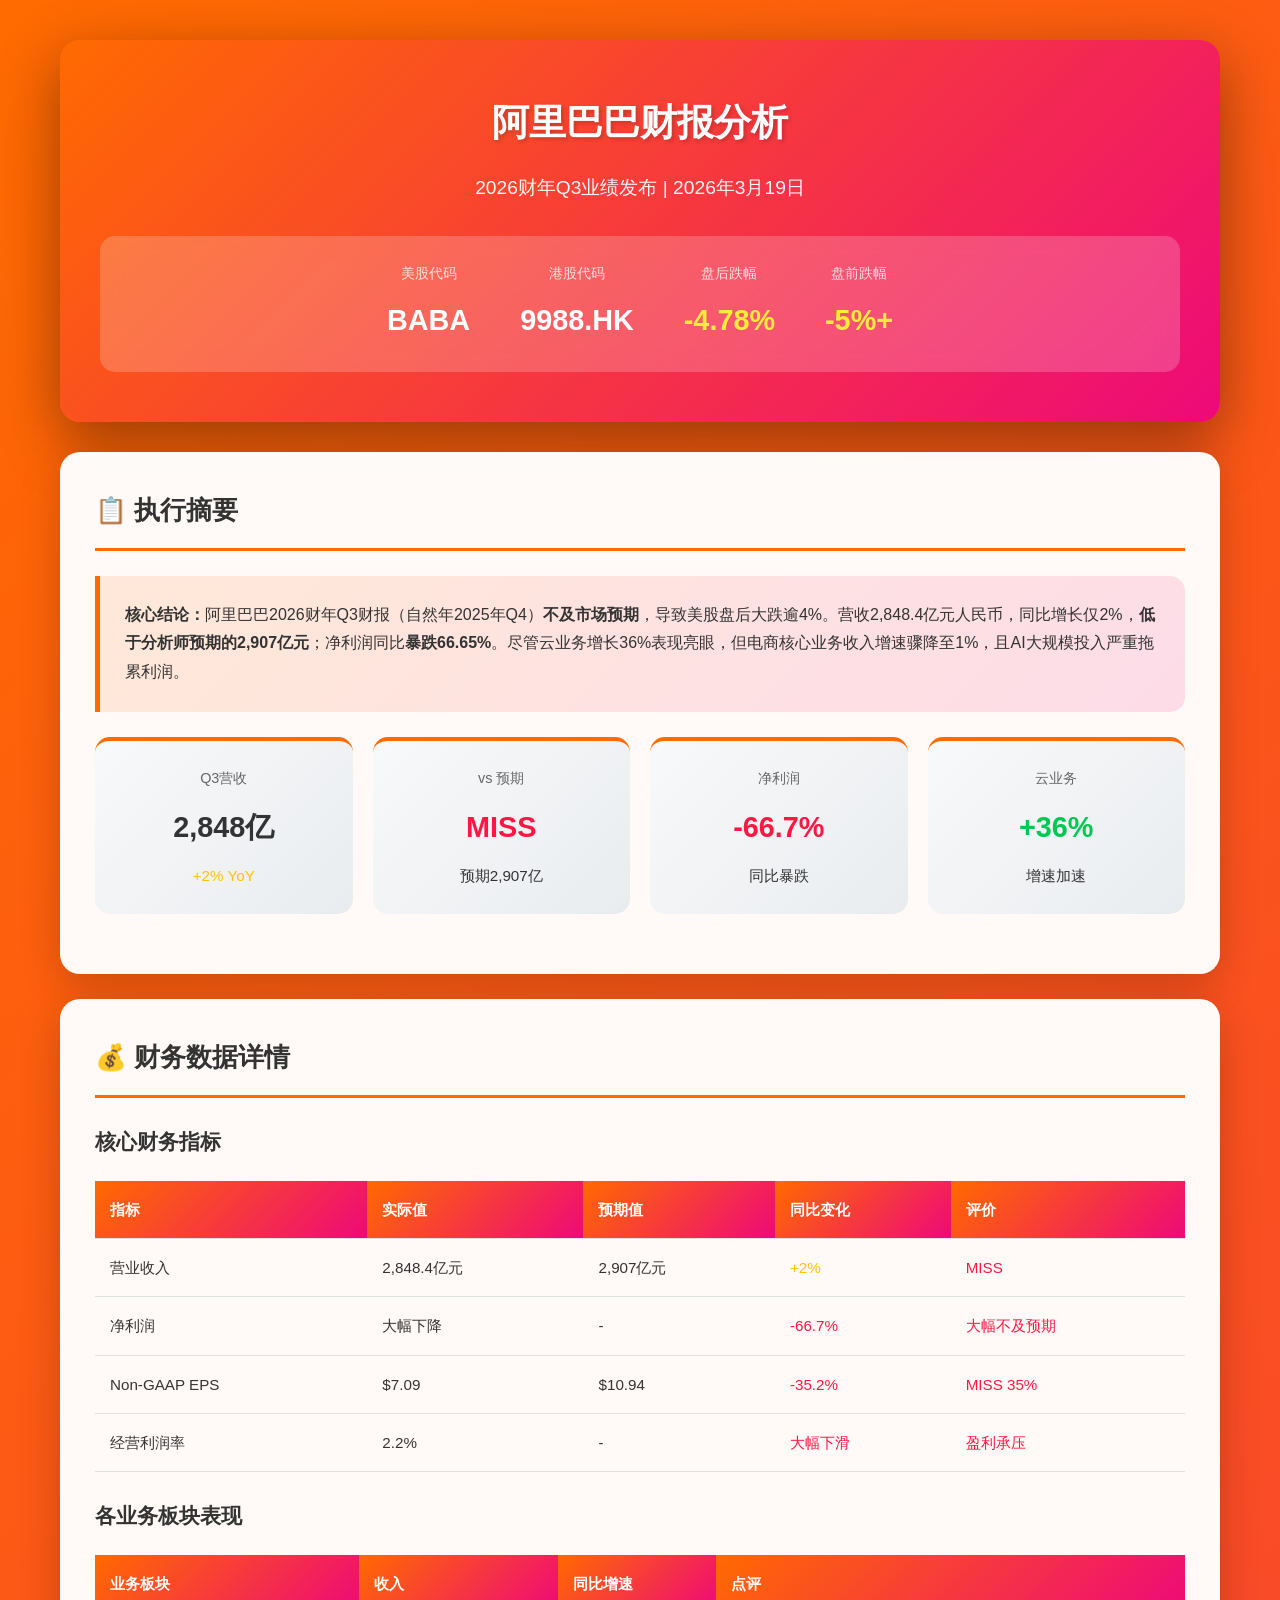
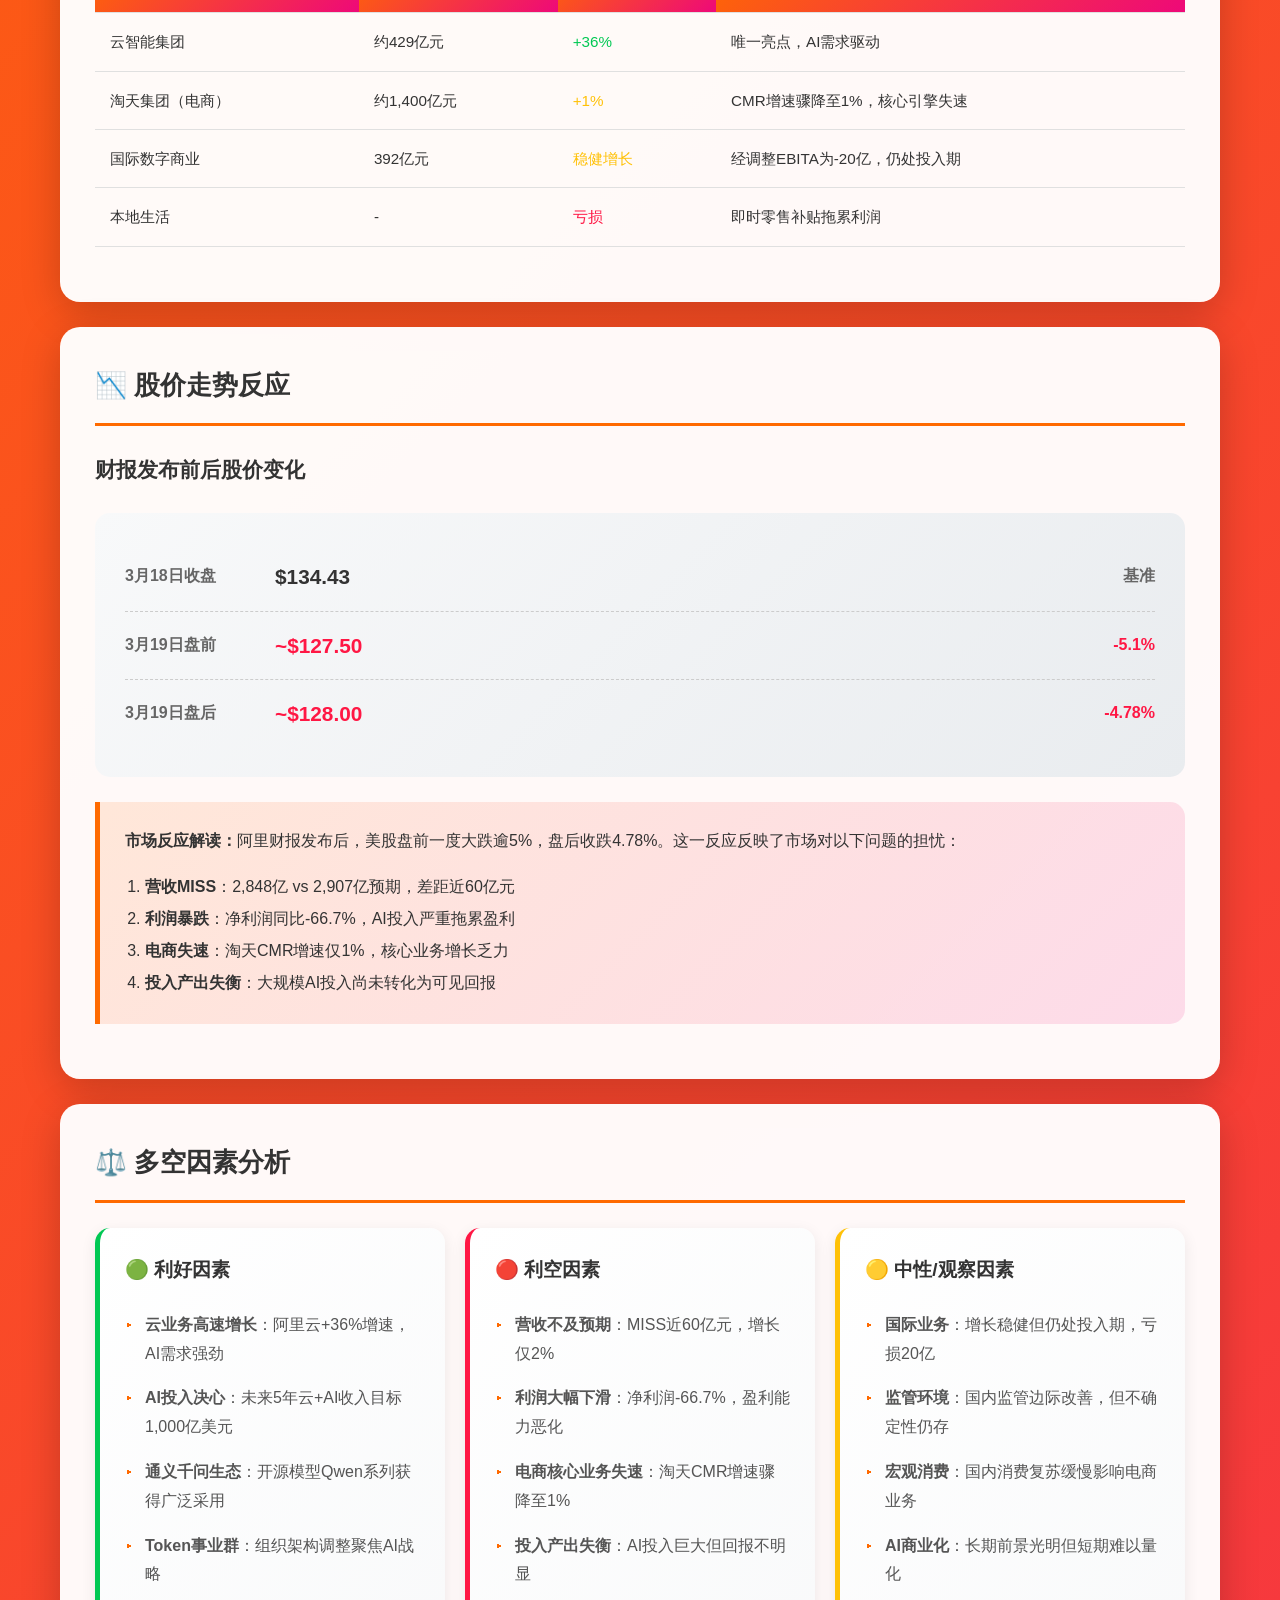
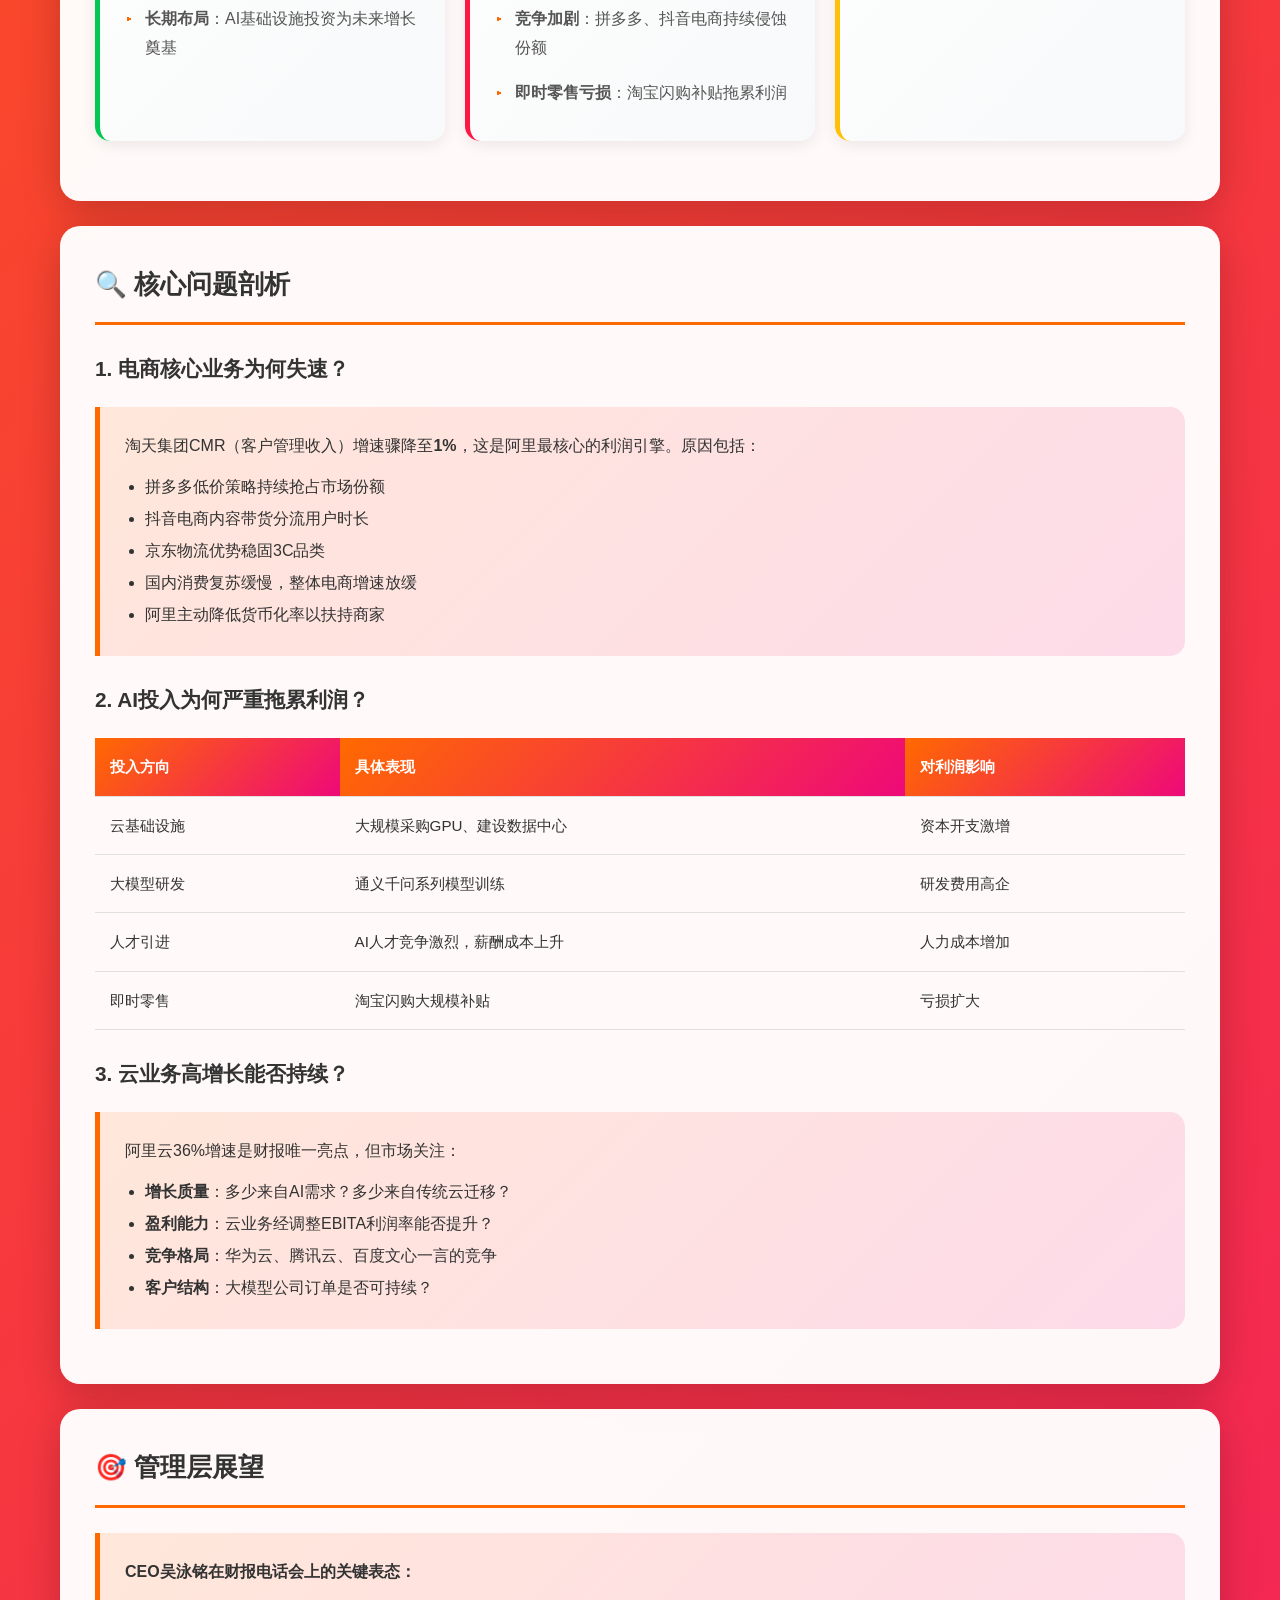
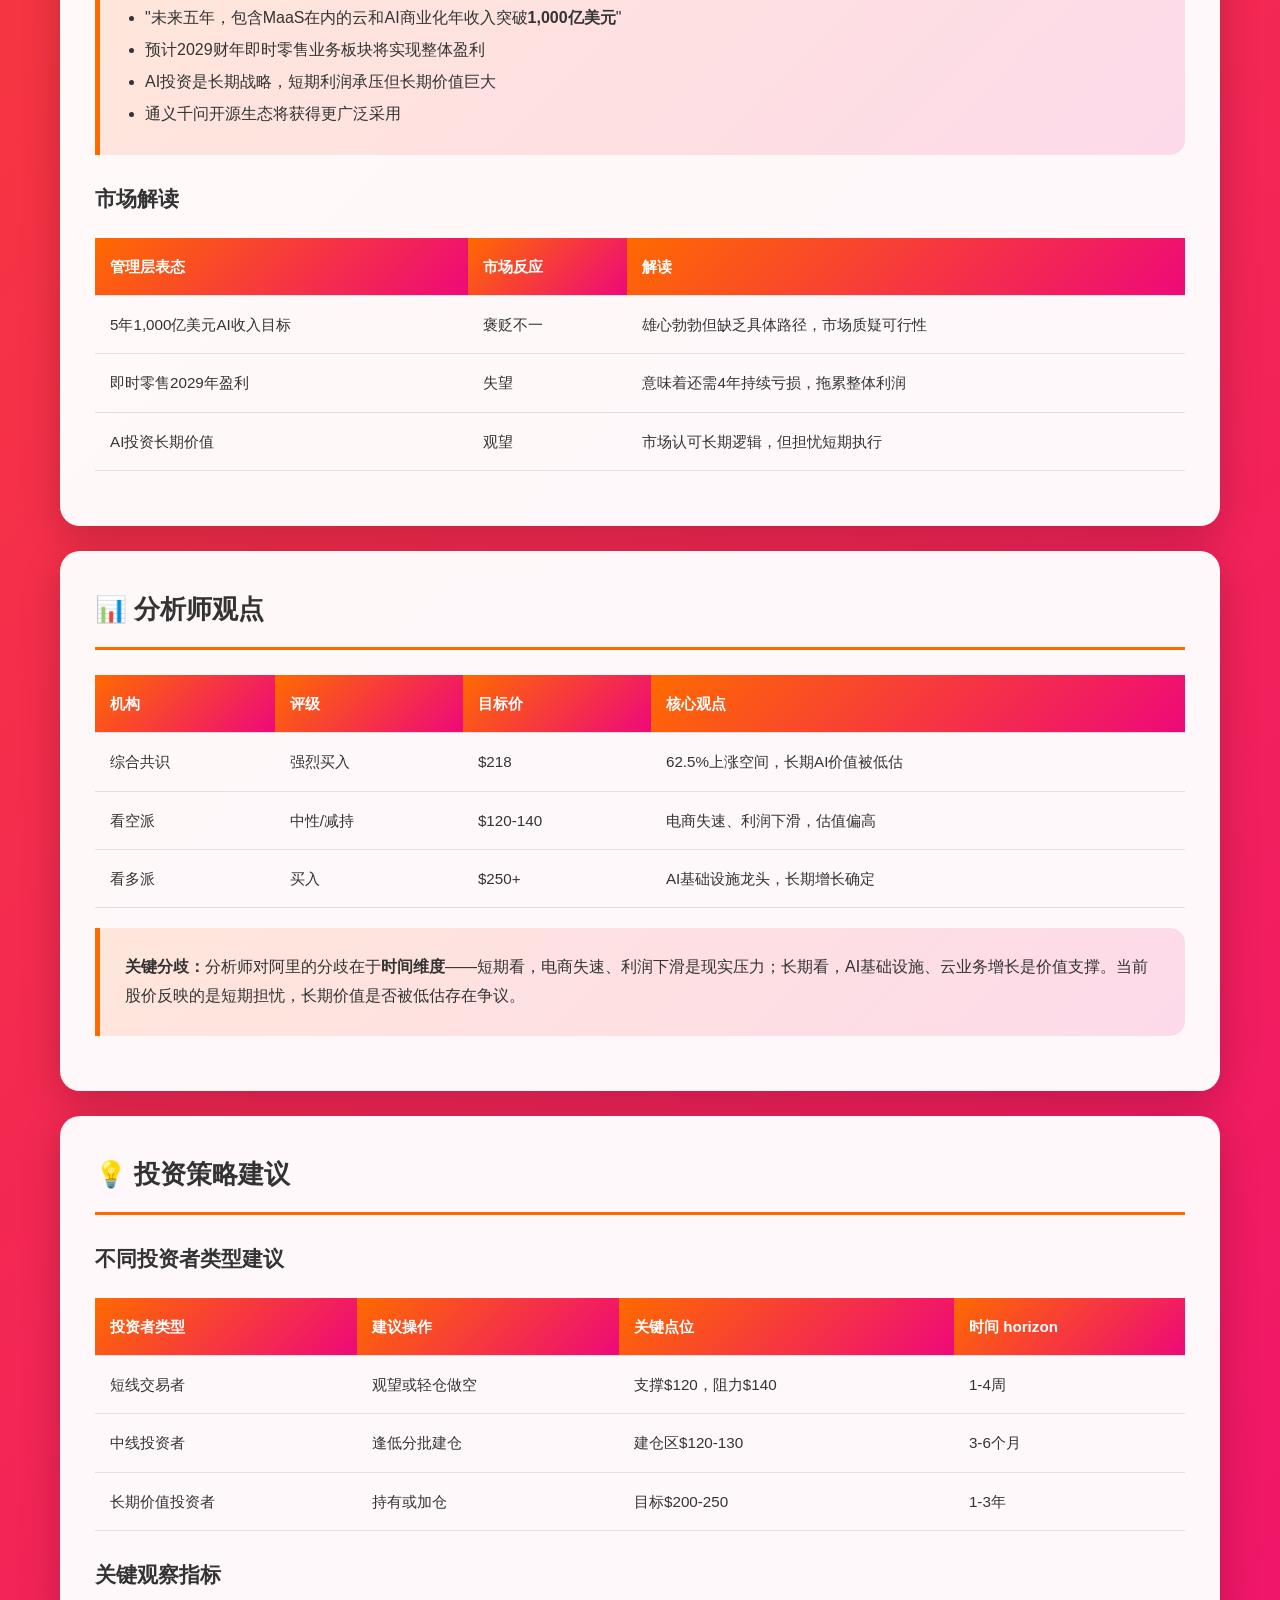
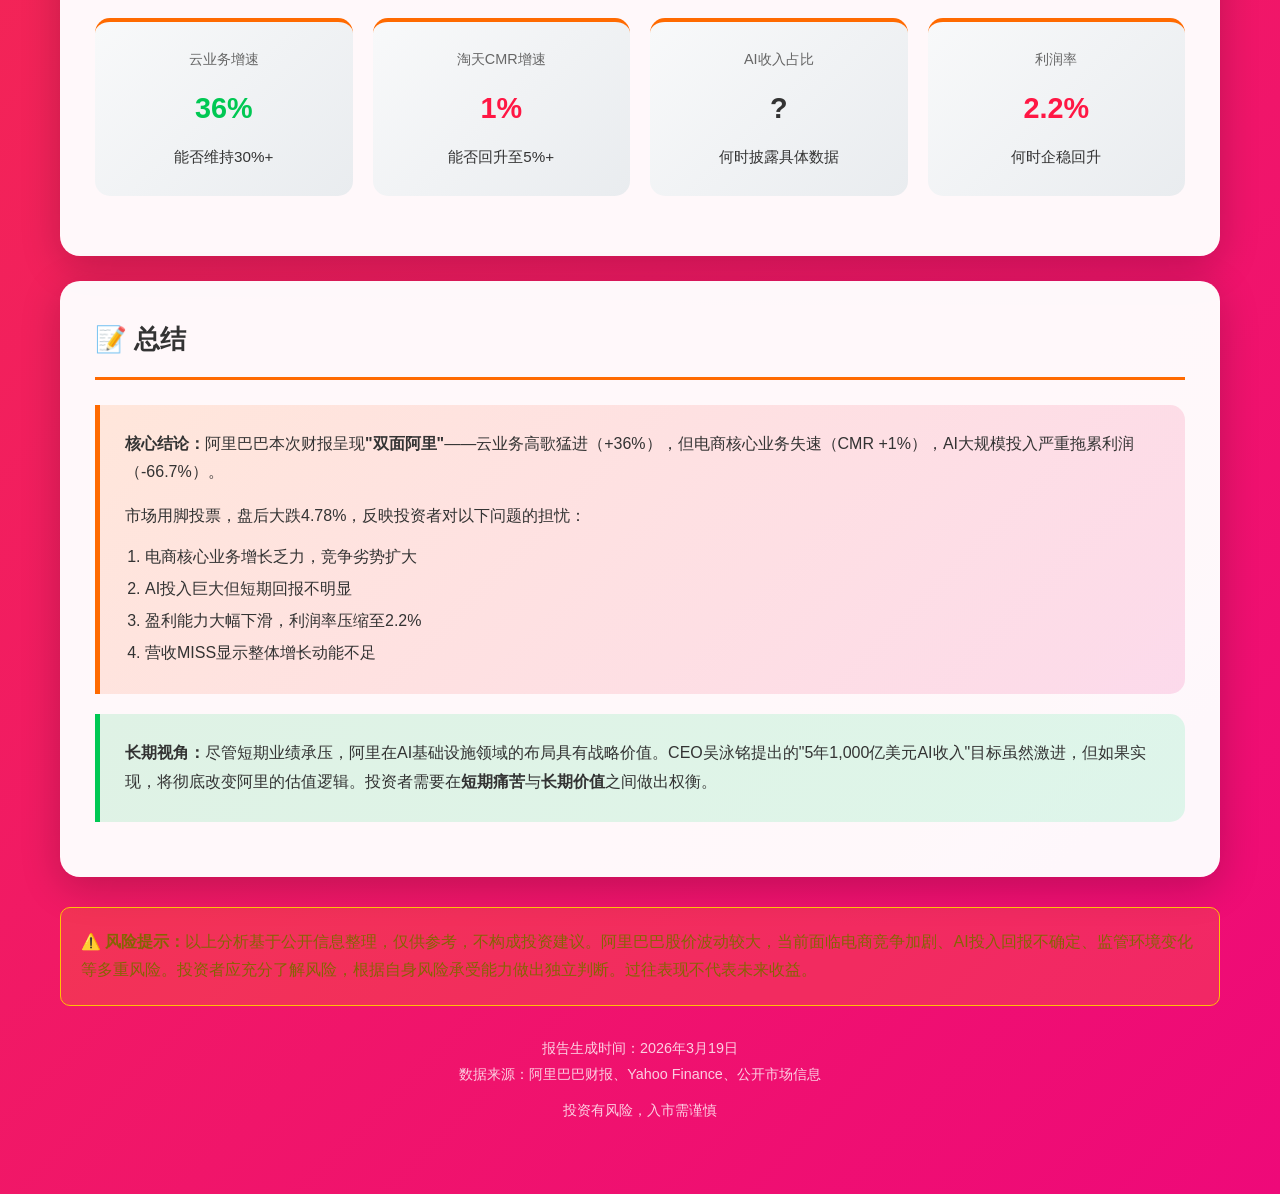
==== articles/Alibaba_Earnings_Analysis_20260319.html @ 4ee9e4fc "add Alibaba earnings analysis article (2026-03-19)" ====
<!DOCTYPE html>
<html lang="zh-CN">
<head>
    <meta charset="UTF-8">
    <meta name="viewport" content="width=device-width, initial-scale=1.0">
    <title>阿里巴巴（BABA/9988）财报分析 - 2026年3月19日</title>
    <style>
        * {
            margin: 0;
            padding: 0;
            box-sizing: border-box;
        }
        
        body {
            font-family: -apple-system, BlinkMacSystemFont, 'Segoe UI', 'PingFang SC', 'Hiragino Sans GB', 'Microsoft YaHei', sans-serif;
            line-height: 1.8;
            color: #333;
            background: linear-gradient(135deg, #ff6a00 0%, #ee0979 100%);
            min-height: 100vh;
        }
        
        .container {
            max-width: 1200px;
            margin: 0 auto;
            padding: 40px 20px;
        }
        
        .header {
            background: linear-gradient(135deg, #ff6a00 0%, #ee0979 100%);
            border-radius: 20px;
            padding: 50px 40px;
            text-align: center;
            margin-bottom: 30px;
            box-shadow: 0 20px 60px rgba(0,0,0,0.4);
            color: white;
        }
        
        .header h1 {
            font-size: 2.3em;
            margin-bottom: 15px;
            text-shadow: 2px 2px 4px rgba(0,0,0,0.2);
        }
        
        .header .subtitle {
            font-size: 1.2em;
            opacity: 0.95;
            margin-bottom: 30px;
        }
        
        .header .stock-box {
            display: flex;
            justify-content: center;
            gap: 50px;
            flex-wrap: wrap;
            background: rgba(255,255,255,0.2);
            border-radius: 15px;
            padding: 25px;
            backdrop-filter: blur(10px);
        }
        
        .stock-item {
            text-align: center;
        }
        
        .stock-item .label {
            font-size: 0.9em;
            opacity: 0.8;
            margin-bottom: 8px;
        }
        
        .stock-item .value {
            font-size: 1.8em;
            font-weight: bold;
        }
        
        .stock-item .change {
            font-size: 1em;
            margin-top: 5px;
        }
        
        .negative { color: #ffeb3b; }
        
        .section {
            background: rgba(255,255,255,0.97);
            border-radius: 20px;
            padding: 35px;
            margin-bottom: 25px;
            box-shadow: 0 10px 40px rgba(0,0,0,0.2);
        }
        
        .section h2 {
            font-size: 1.6em;
            color: #333;
            margin-bottom: 25px;
            padding-bottom: 15px;
            border-bottom: 3px solid #ff6a00;
            display: flex;
            align-items: center;
            gap: 12px;
        }
        
        .section h3 {
            font-size: 1.3em;
            color: #333;
            margin: 25px 0 15px 0;
        }
        
        .highlight-box {
            background: linear-gradient(135deg, #ff6a0020 0%, #ee097920 100%);
            border-left: 5px solid #ff6a00;
            padding: 25px;
            border-radius: 0 15px 15px 0;
            margin: 20px 0;
        }
        
        .data-grid {
            display: grid;
            grid-template-columns: repeat(auto-fit, minmax(200px, 1fr));
            gap: 20px;
            margin: 25px 0;
        }
        
        .data-card {
            background: linear-gradient(135deg, #f8f9fa 0%, #e9ecef 100%);
            border-radius: 15px;
            padding: 25px;
            text-align: center;
            border-top: 4px solid #ff6a00;
        }
        
        .data-card .label {
            color: #666;
            font-size: 0.9em;
            margin-bottom: 10px;
        }
        
        .data-card .value {
            font-size: 1.8em;
            font-weight: bold;
            color: #333;
        }
        
        .data-card .change {
            font-size: 0.95em;
            margin-top: 8px;
            font-weight: 500;
        }
        
        .positive { color: #00c853; }
        .negative { color: #ff1744; }
        
        table {
            width: 100%;
            border-collapse: collapse;
            margin: 20px 0;
            font-size: 0.95em;
        }
        
        th, td {
            padding: 15px;
            text-align: left;
            border-bottom: 1px solid #e0e0e0;
        }
        
        th {
            background: linear-gradient(135deg, #ff6a00 0%, #ee0979 100%);
            color: white;
            font-weight: 600;
        }
        
        tr:hover {
            background: #f5f5f5;
        }
        
        .factor-grid {
            display: grid;
            grid-template-columns: repeat(auto-fit, minmax(300px, 1fr));
            gap: 20px;
            margin: 25px 0;
        }
        
        .factor-card {
            background: linear-gradient(135deg, #ffffff 0%, #f8f9fa 100%);
            border-radius: 15px;
            padding: 25px;
            box-shadow: 0 4px 15px rgba(0,0,0,0.08);
            border-left: 5px solid;
        }
        
        .factor-card.bullish { border-left-color: #00c853; }
        .factor-card.bearish { border-left-color: #ff1744; }
        .factor-card.neutral { border-left-color: #ffc107; }
        
        .factor-card h4 {
            font-size: 1.2em;
            margin-bottom: 15px;
            color: #333;
        }
        
        .factor-card ul {
            list-style: none;
            padding: 0;
        }
        
        .factor-card li {
            padding: 8px 0;
            padding-left: 20px;
            position: relative;
            color: #555;
        }
        
        .factor-card li::before {
            content: '▸';
            position: absolute;
            left: 0;
            color: #ff6a00;
        }
        
        .price-timeline {
            background: linear-gradient(135deg, #f8f9fa 0%, #e9ecef 100%);
            border-radius: 15px;
            padding: 30px;
            margin: 25px 0;
        }
        
        .price-item {
            display: flex;
            align-items: center;
            padding: 15px 0;
            border-bottom: 1px dashed #ccc;
        }
        
        .price-item:last-child {
            border-bottom: none;
        }
        
        .price-time {
            width: 150px;
            font-weight: bold;
            color: #666;
        }
        
        .price-value {
            flex: 1;
            font-size: 1.3em;
            font-weight: bold;
        }
        
        .price-change {
            width: 120px;
            text-align: right;
            font-weight: bold;
        }
        
        .footer {
            text-align: center;
            padding: 30px;
            color: rgba(255,255,255,0.8);
            font-size: 0.9em;
        }
        
        .disclaimer {
            background: rgba(255,193,7,0.15);
            border: 1px solid #ffc107;
            border-radius: 10px;
            padding: 20px;
            margin-top: 30px;
            color: #856404;
        }
        
        @media (max-width: 768px) {
            .header h1 {
                font-size: 1.8em;
            }
            .header .stock-box {
                flex-direction: column;
                gap: 20px;
            }
        }
    </style>
</head>
<body>
    <div class="container">
        <!-- Header -->
        <div class="header">
            <h1>阿里巴巴财报分析</h1>
            <p class="subtitle">2026财年Q3业绩发布 | 2026年3月19日</p>
            <div class="stock-box">
                <div class="stock-item">
                    <div class="label">美股代码</div>
                    <div class="value">BABA</div>
                </div>
                <div class="stock-item">
                    <div class="label">港股代码</div>
                    <div class="value">9988.HK</div>
                </div>
                <div class="stock-item">
                    <div class="label">盘后跌幅</div>
                    <div class="value" style="color: #ffeb3b;">-4.78%</div>
                </div>
                <div class="stock-item">
                    <div class="label">盘前跌幅</div>
                    <div class="value" style="color: #ffeb3b;">-5%+</div>
                </div>
            </div>
        </div>

        <!-- Executive Summary -->
        <div class="section">
            <h2>📋 执行摘要</h2>
            <div class="highlight-box">
                <p><strong>核心结论：</strong>阿里巴巴2026财年Q3财报（自然年2025年Q4）<strong>不及市场预期</strong>，导致美股盘后大跌逾4%。营收2,848.4亿元人民币，同比增长仅2%，<strong>低于分析师预期的2,907亿元</strong>；净利润同比<strong>暴跌66.65%</strong>。尽管云业务增长36%表现亮眼，但电商核心业务收入增速骤降至1%，且AI大规模投入严重拖累利润。</p>
            </div>
            
            <div class="data-grid">
                <div class="data-card">
                    <div class="label">Q3营收</div>
                    <div class="value">2,848亿</div>
                    <div class="change" style="color: #ffc107;">+2% YoY</div>
                </div>
                <div class="data-card">
                    <div class="label">vs 预期</div>
                    <div class="value" style="color: #ff1744;">MISS</div>
                    <div class="change">预期2,907亿</div>
                </div>
                <div class="data-card">
                    <div class="label">净利润</div>
                    <div class="value" style="color: #ff1744;">-66.7%</div>
                    <div class="change">同比暴跌</div>
                </div>
                <div class="data-card">
                    <div class="label">云业务</div>
                    <div class="value" style="color: #00c853;">+36%</div>
                    <div class="change">增速加速</div>
                </div>
            </div>
        </div>

        <!-- Financial Details -->
        <div class="section">
            <h2>💰 财务数据详情</h2>
            
            <h3>核心财务指标</h3>
            <table>
                <tr>
                    <th>指标</th>
                    <th>实际值</th>
                    <th>预期值</th>
                    <th>同比变化</th>
                    <th>评价</th>
                </tr>
                <tr>
                    <td>营业收入</td>
                    <td>2,848.4亿元</td>
                    <td>2,907亿元</td>
                    <td style="color: #ffc107;">+2%</td>
                    <td style="color: #ff1744;">MISS</td>
                </tr>
                <tr>
                    <td>净利润</td>
                    <td>大幅下降</td>
                    <td>-</td>
                    <td style="color: #ff1744;">-66.7%</td>
                    <td style="color: #ff1744;">大幅不及预期</td>
                </tr>
                <tr>
                    <td>Non-GAAP EPS</td>
                    <td>$7.09</td>
                    <td>$10.94</td>
                    <td style="color: #ff1744;">-35.2%</td>
                    <td style="color: #ff1744;">MISS 35%</td>
                </tr>
                <tr>
                    <td>经营利润率</td>
                    <td>2.2%</td>
                    <td>-</td>
                    <td style="color: #ff1744;">大幅下滑</td>
                    <td style="color: #ff1744;">盈利承压</td>
                </tr>
            </table>

            <h3>各业务板块表现</h3>
            <table>
                <tr>
                    <th>业务板块</th>
                    <th>收入</th>
                    <th>同比增速</th>
                    <th>点评</th>
                </tr>
                <tr>
                    <td>云智能集团</td>
                    <td>约429亿元</td>
                    <td style="color: #00c853;">+36%</td>
                    <td>唯一亮点，AI需求驱动</td>
                </tr>
                <tr>
                    <td>淘天集团（电商）</td>
                    <td>约1,400亿元</td>
                    <td style="color: #ffc107;">+1%</td>
                    <td>CMR增速骤降至1%，核心引擎失速</td>
                </tr>
                <tr>
                    <td>国际数字商业</td>
                    <td>392亿元</td>
                    <td style="color: #ffc107;">稳健增长</td>
                    <td>经调整EBITA为-20亿，仍处投入期</td>
                </tr>
                <tr>
                    <td>本地生活</td>
                    <td>-</td>
                    <td style="color: #ff1744;">亏损</td>
                    <td>即时零售补贴拖累利润</td>
                </tr>
            </table>
        </div>

        <!-- Stock Price Reaction -->
        <div class="section">
            <h2>📉 股价走势反应</h2>
            
            <h3>财报发布前后股价变化</h3>
            <div class="price-timeline">
                <div class="price-item">
                    <span class="price-time">3月18日收盘</span>
                    <span class="price-value">$134.43</span>
                    <span class="price-change" style="color: #666;">基准</span>
                </div>
                <div class="price-item">
                    <span class="price-time">3月19日盘前</span>
                    <span class="price-value" style="color: #ff1744;">~$127.50</span>
                    <span class="price-change" style="color: #ff1744;">-5.1%</span>
                </div>
                <div class="price-item">
                    <span class="price-time">3月19日盘后</span>
                    <span class="price-value" style="color: #ff1744;">~$128.00</span>
                    <span class="price-change" style="color: #ff1744;">-4.78%</span>
                </div>
            </div>
            
            <div class="highlight-box">
                <p><strong>市场反应解读：</strong>阿里财报发布后，美股盘前一度大跌逾5%，盘后收跌4.78%。这一反应反映了市场对以下问题的担忧：</p>
                <ol style="margin-left: 20px; margin-top: 15px; line-height: 2;">
                    <li><strong>营收MISS</strong>：2,848亿 vs 2,907亿预期，差距近60亿元</li>
                    <li><strong>利润暴跌</strong>：净利润同比-66.7%，AI投入严重拖累盈利</li>
                    <li><strong>电商失速</strong>：淘天CMR增速仅1%，核心业务增长乏力</li>
                    <li><strong>投入产出失衡</strong>：大规模AI投入尚未转化为可见回报</li>
                </ol>
            </div>
        </div>

        <!-- Bull vs Bear -->
        <div class="section">
            <h2>⚖️ 多空因素分析</h2>
            
            <div class="factor-grid">
                <div class="factor-card bullish">
                    <h4>🟢 利好因素</h4>
                    <ul>
                        <li><strong>云业务高速增长</strong>：阿里云+36%增速，AI需求强劲</li>
                        <li><strong>AI投入决心</strong>：未来5年云+AI收入目标1,000亿美元</li>
                        <li><strong>通义千问生态</strong>：开源模型Qwen系列获得广泛采用</li>
                        <li><strong>Token事业群</strong>：组织架构调整聚焦AI战略</li>
                        <li><strong>长期布局</strong>：AI基础设施投资为未来增长奠基</li>
                    </ul>
                </div>
                
                <div class="factor-card bearish">
                    <h4>🔴 利空因素</h4>
                    <ul>
                        <li><strong>营收不及预期</strong>：MISS近60亿元，增长仅2%</li>
                        <li><strong>利润大幅下滑</strong>：净利润-66.7%，盈利能力恶化</li>
                        <li><strong>电商核心业务失速</strong>：淘天CMR增速骤降至1%</li>
                        <li><strong>投入产出失衡</strong>：AI投入巨大但回报不明显</li>
                        <li><strong>竞争加剧</strong>：拼多多、抖音电商持续侵蚀份额</li>
                        <li><strong>即时零售亏损</strong>：淘宝闪购补贴拖累利润</li>
                    </ul>
                </div>
                
                <div class="factor-card neutral">
                    <h4>🟡 中性/观察因素</h4>
                    <ul>
                        <li><strong>国际业务</strong>：增长稳健但仍处投入期，亏损20亿</li>
                        <li><strong>监管环境</strong>：国内监管边际改善，但不确定性仍存</li>
                        <li><strong>宏观消费</strong>：国内消费复苏缓慢影响电商业务</li>
                        <li><strong>AI商业化</strong>：长期前景光明但短期难以量化</li>
                    </ul>
                </div>
            </div>
        </div>

        <!-- Core Issues -->
        <div class="section">
            <h2>🔍 核心问题剖析</h2>
            
            <h3>1. 电商核心业务为何失速？</h3>
            <div class="highlight-box">
                <p>淘天集团CMR（客户管理收入）增速骤降至<strong>1%</strong>，这是阿里最核心的利润引擎。原因包括：</p>
                <ul style="margin-left: 20px; margin-top: 10px; line-height: 2;">
                    <li>拼多多低价策略持续抢占市场份额</li>
                    <li>抖音电商内容带货分流用户时长</li>
                    <li>京东物流优势稳固3C品类</li>
                    <li>国内消费复苏缓慢，整体电商增速放缓</li>
                    <li>阿里主动降低货币化率以扶持商家</li>
                </ul>
            </div>
            
            <h3>2. AI投入为何严重拖累利润？</h3>
            <table>
                <tr>
                    <th>投入方向</th>
                    <th>具体表现</th>
                    <th>对利润影响</th>
                </tr>
                <tr>
                    <td>云基础设施</td>
                    <td>大规模采购GPU、建设数据中心</td>
                    <td>资本开支激增</td>
                </tr>
                <tr>
                    <td>大模型研发</td>
                    <td>通义千问系列模型训练</td>
                    <td>研发费用高企</td>
                </tr>
                <tr>
                    <td>人才引进</td>
                    <td>AI人才竞争激烈，薪酬成本上升</td>
                    <td>人力成本增加</td>
                </tr>
                <tr>
                    <td>即时零售</td>
                    <td>淘宝闪购大规模补贴</td>
                    <td>亏损扩大</td>
                </tr>
            </table>
            
            <h3>3. 云业务高增长能否持续？</h3>
            <div class="highlight-box">
                <p>阿里云36%增速是财报唯一亮点，但市场关注：</p>
                <ul style="margin-left: 20px; margin-top: 10px; line-height: 2;">
                    <li><strong>增长质量</strong>：多少来自AI需求？多少来自传统云迁移？</li>
                    <li><strong>盈利能力</strong>：云业务经调整EBITA利润率能否提升？</li>
                    <li><strong>竞争格局</strong>：华为云、腾讯云、百度文心一言的竞争</li>
                    <li><strong>客户结构</strong>：大模型公司订单是否可持续？</li>
                </ul>
            </div>
        </div>

        <!-- Management Guidance -->
        <div class="section">
            <h2>🎯 管理层展望</h2>
            
            <div class="highlight-box">
                <p><strong>CEO吴泳铭在财报电话会上的关键表态：</strong></p>
                <ul style="margin-left: 20px; margin-top: 15px; line-height: 2;">
                    <li>"未来五年，包含MaaS在内的云和AI商业化年收入突破<strong>1,000亿美元</strong>"</li>
                    <li>预计2029财年即时零售业务板块将实现整体盈利</li>
                    <li>AI投资是长期战略，短期利润承压但长期价值巨大</li>
                    <li>通义千问开源生态将获得更广泛采用</li>
                </ul>
            </div>
            
            <h3>市场解读</h3>
            <table>
                <tr>
                    <th>管理层表态</th>
                    <th>市场反应</th>
                    <th>解读</th>
                </tr>
                <tr>
                    <td>5年1,000亿美元AI收入目标</td>
                    <td>褒贬不一</td>
                    <td>雄心勃勃但缺乏具体路径，市场质疑可行性</td>
                </tr>
                <tr>
                    <td>即时零售2029年盈利</td>
                    <td>失望</td>
                    <td>意味着还需4年持续亏损，拖累整体利润</td>
                </tr>
                <tr>
                    <td>AI投资长期价值</td>
                    <td>观望</td>
                    <td>市场认可长期逻辑，但担忧短期执行</td>
                </tr>
            </table>
        </div>

        <!-- Analyst Views -->
        <div class="section">
            <h2>📊 分析师观点</h2>
            
            <table>
                <tr>
                    <th>机构</th>
                    <th>评级</th>
                    <th>目标价</th>
                    <th>核心观点</th>
                </tr>
                <tr>
                    <td>综合共识</td>
                    <td>强烈买入</td>
                    <td>$218</td>
                    <td>62.5%上涨空间，长期AI价值被低估</td>
                </tr>
                <tr>
                    <td>看空派</td>
                    <td>中性/减持</td>
                    <td>$120-140</td>
                    <td>电商失速、利润下滑，估值偏高</td>
                </tr>
                <tr>
                    <td>看多派</td>
                    <td>买入</td>
                    <td>$250+</td>
                    <td>AI基础设施龙头，长期增长确定</td>
                </tr>
            </table>
            
            <div class="highlight-box">
                <p><strong>关键分歧：</strong>分析师对阿里的分歧在于<strong>时间维度</strong>——短期看，电商失速、利润下滑是现实压力；长期看，AI基础设施、云业务增长是价值支撑。当前股价反映的是短期担忧，长期价值是否被低估存在争议。</p>
            </div>
        </div>

        <!-- Investment Strategy -->
        <div class="section">
            <h2>💡 投资策略建议</h2>
            
            <h3>不同投资者类型建议</h3>
            <table>
                <tr>
                    <th>投资者类型</th>
                    <th>建议操作</th>
                    <th>关键点位</th>
                    <th>时间 horizon</th>
                </tr>
                <tr>
                    <td>短线交易者</td>
                    <td>观望或轻仓做空</td>
                    <td>支撑$120，阻力$140</td>
                    <td>1-4周</td>
                </tr>
                <tr>
                    <td>中线投资者</td>
                    <td>逢低分批建仓</td>
                    <td>建仓区$120-130</td>
                    <td>3-6个月</td>
                </tr>
                <tr>
                    <td>长期价值投资者</td>
                    <td>持有或加仓</td>
                    <td>目标$200-250</td>
                    <td>1-3年</td>
                </tr>
            </table>
            
            <h3>关键观察指标</h3>
            <div class="data-grid">
                <div class="data-card">
                    <div class="label">云业务增速</div>
                    <div class="value" style="color: #00c853;">36%</div>
                    <div class="change">能否维持30%+</div>
                </div>
                <div class="data-card">
                    <div class="label">淘天CMR增速</div>
                    <div class="value" style="color: #ff1744;">1%</div>
                    <div class="change">能否回升至5%+</div>
                </div>
                <div class="data-card">
                    <div class="label">AI收入占比</div>
                    <div class="value">?</div>
                    <div class="change">何时披露具体数据</div>
                </div>
                <div class="data-card">
                    <div class="label">利润率</div>
                    <div class="value" style="color: #ff1744;">2.2%</div>
                    <div class="change">何时企稳回升</div>
                </div>
            </div>
        </div>

        <!-- Conclusion -->
        <div class="section">
            <h2>📝 总结</h2>
            
            <div class="highlight-box">
                <p><strong>核心结论：</strong>阿里巴巴本次财报呈现<strong>"双面阿里"</strong>——云业务高歌猛进（+36%），但电商核心业务失速（CMR +1%），AI大规模投入严重拖累利润（-66.7%）。</p>
                <p style="margin-top: 15px;">市场用脚投票，盘后大跌4.78%，反映投资者对以下问题的担忧：</p>
                <ol style="margin-left: 20px; margin-top: 10px; line-height: 2;">
                    <li>电商核心业务增长乏力，竞争劣势扩大</li>
                    <li>AI投入巨大但短期回报不明显</li>
                    <li>盈利能力大幅下滑，利润率压缩至2.2%</li>
                    <li>营收MISS显示整体增长动能不足</li>
                </ol>
            </div>
            
            <div class="highlight-box" style="background: linear-gradient(135deg, #00c85320 0%, #00e67620 100%); border-left-color: #00c853;">
                <p><strong>长期视角：</strong>尽管短期业绩承压，阿里在AI基础设施领域的布局具有战略价值。CEO吴泳铭提出的"5年1,000亿美元AI收入"目标虽然激进，但如果实现，将彻底改变阿里的估值逻辑。投资者需要在<strong>短期痛苦</strong>与<strong>长期价值</strong>之间做出权衡。</p>
            </div>
        </div>

        <!-- Disclaimer -->
        <div class="disclaimer">
            <strong>⚠️ 风险提示：</strong>以上分析基于公开信息整理，仅供参考，不构成投资建议。阿里巴巴股价波动较大，当前面临电商竞争加剧、AI投入回报不确定、监管环境变化等多重风险。投资者应充分了解风险，根据自身风险承受能力做出独立判断。过往表现不代表未来收益。
        </div>

        <!-- Footer -->
        <div class="footer">
            <p>报告生成时间：2026年3月19日</p>
            <p>数据来源：阿里巴巴财报、Yahoo Finance、公开市场信息</p>
            <p style="margin-top: 10px;">投资有风险，入市需谨慎</p>
        </div>
    </div>
</body>
</html>
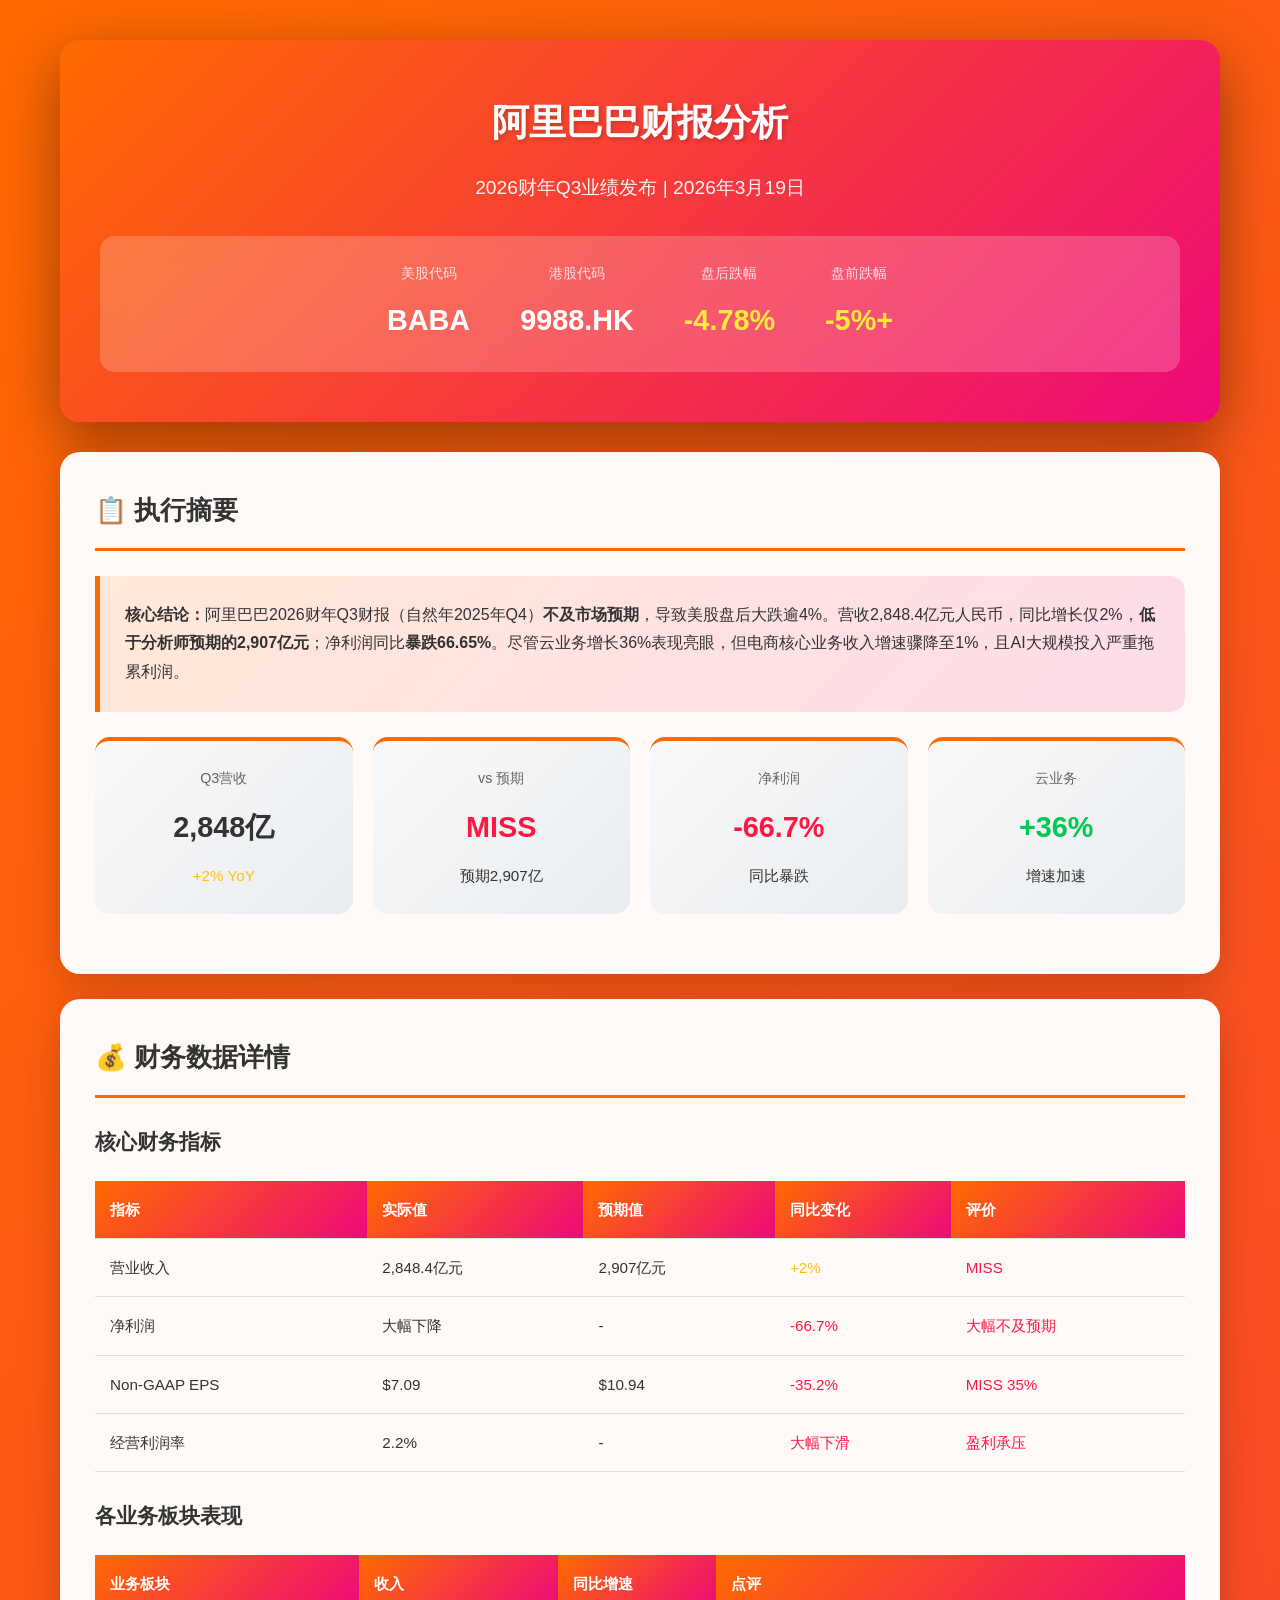
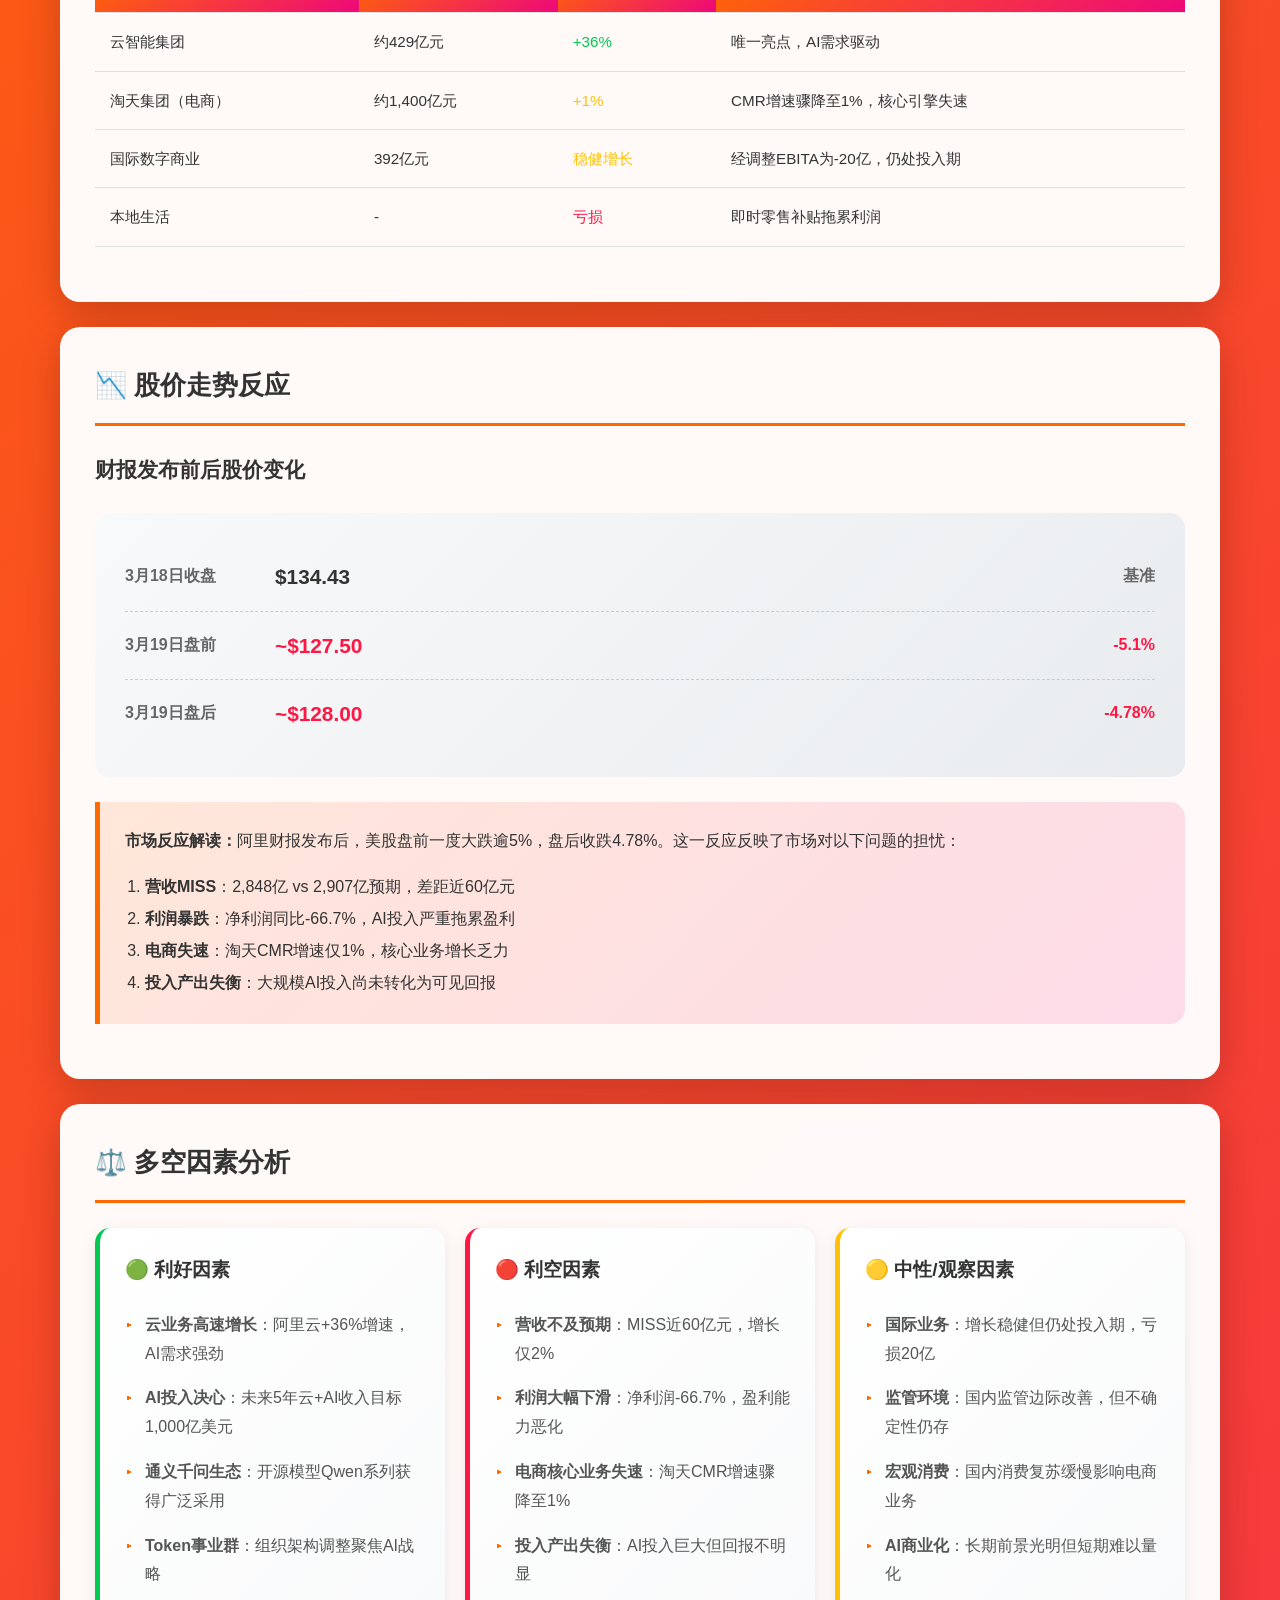
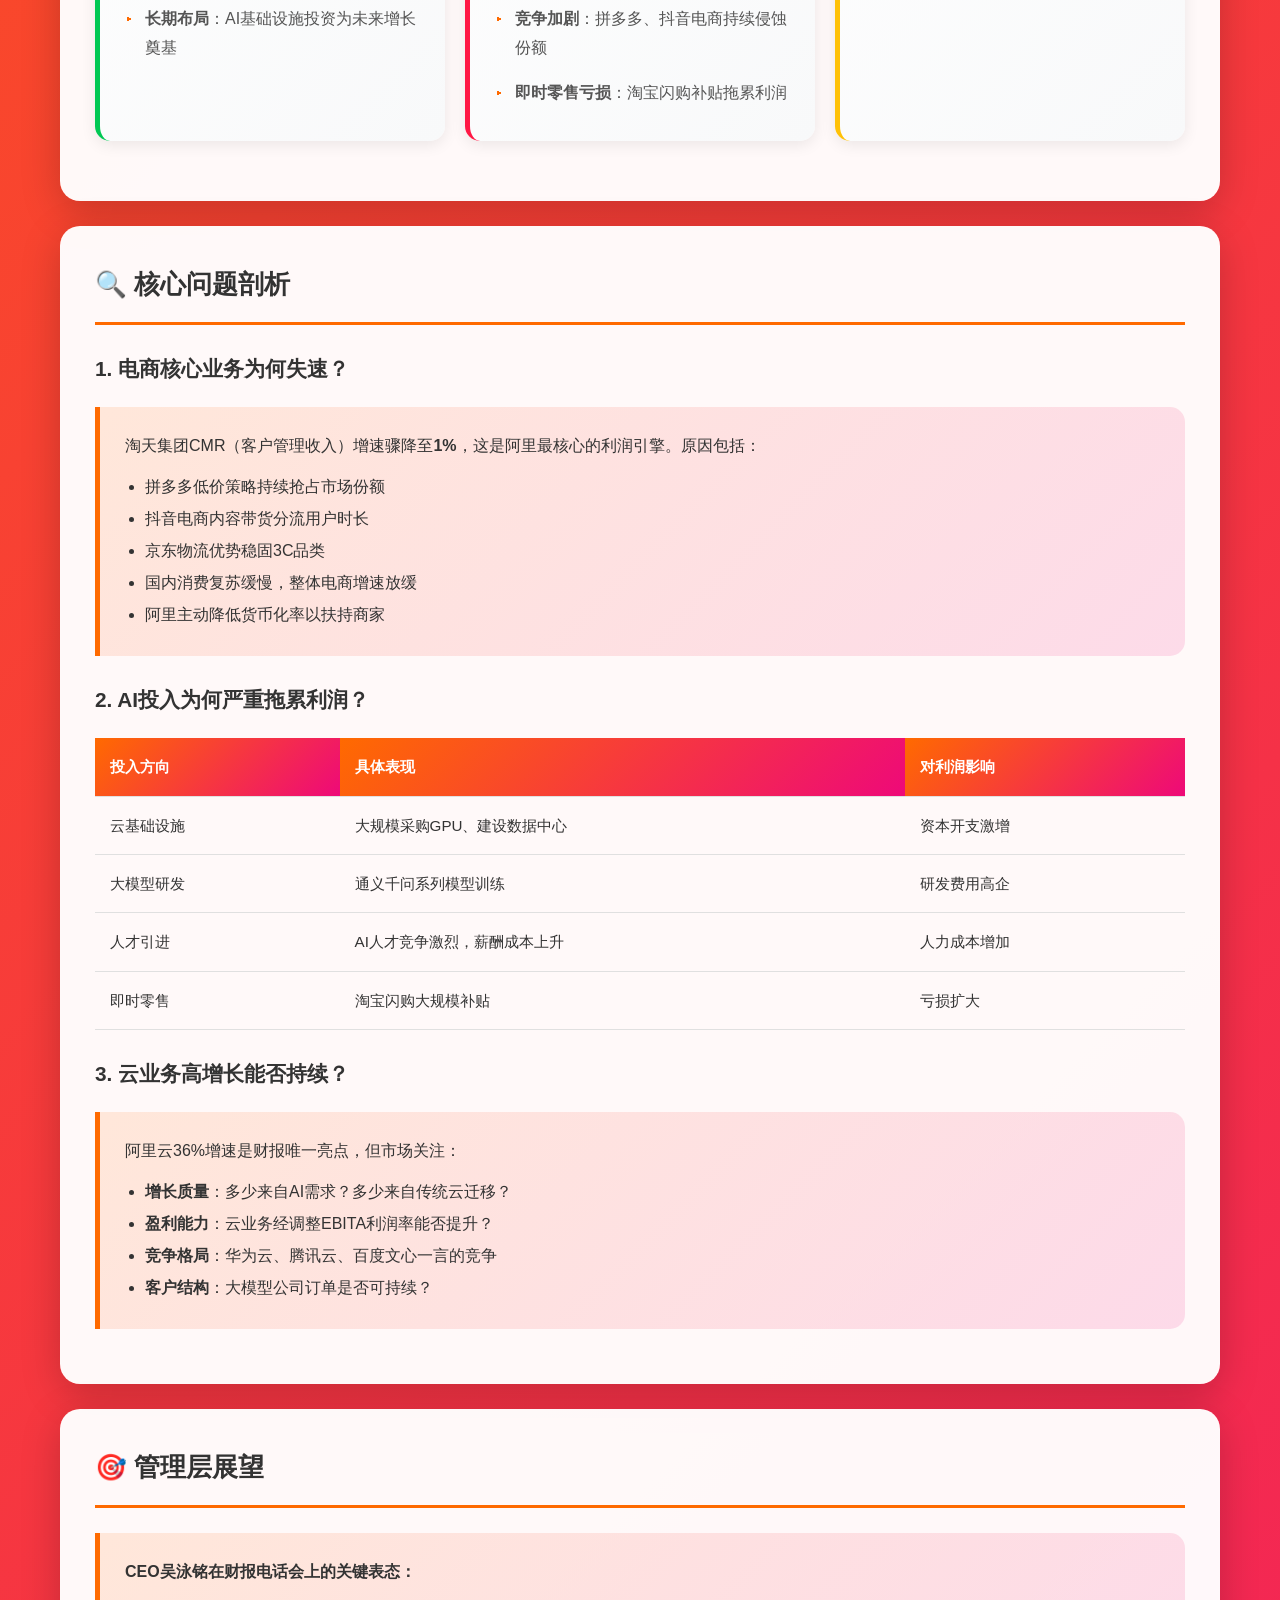
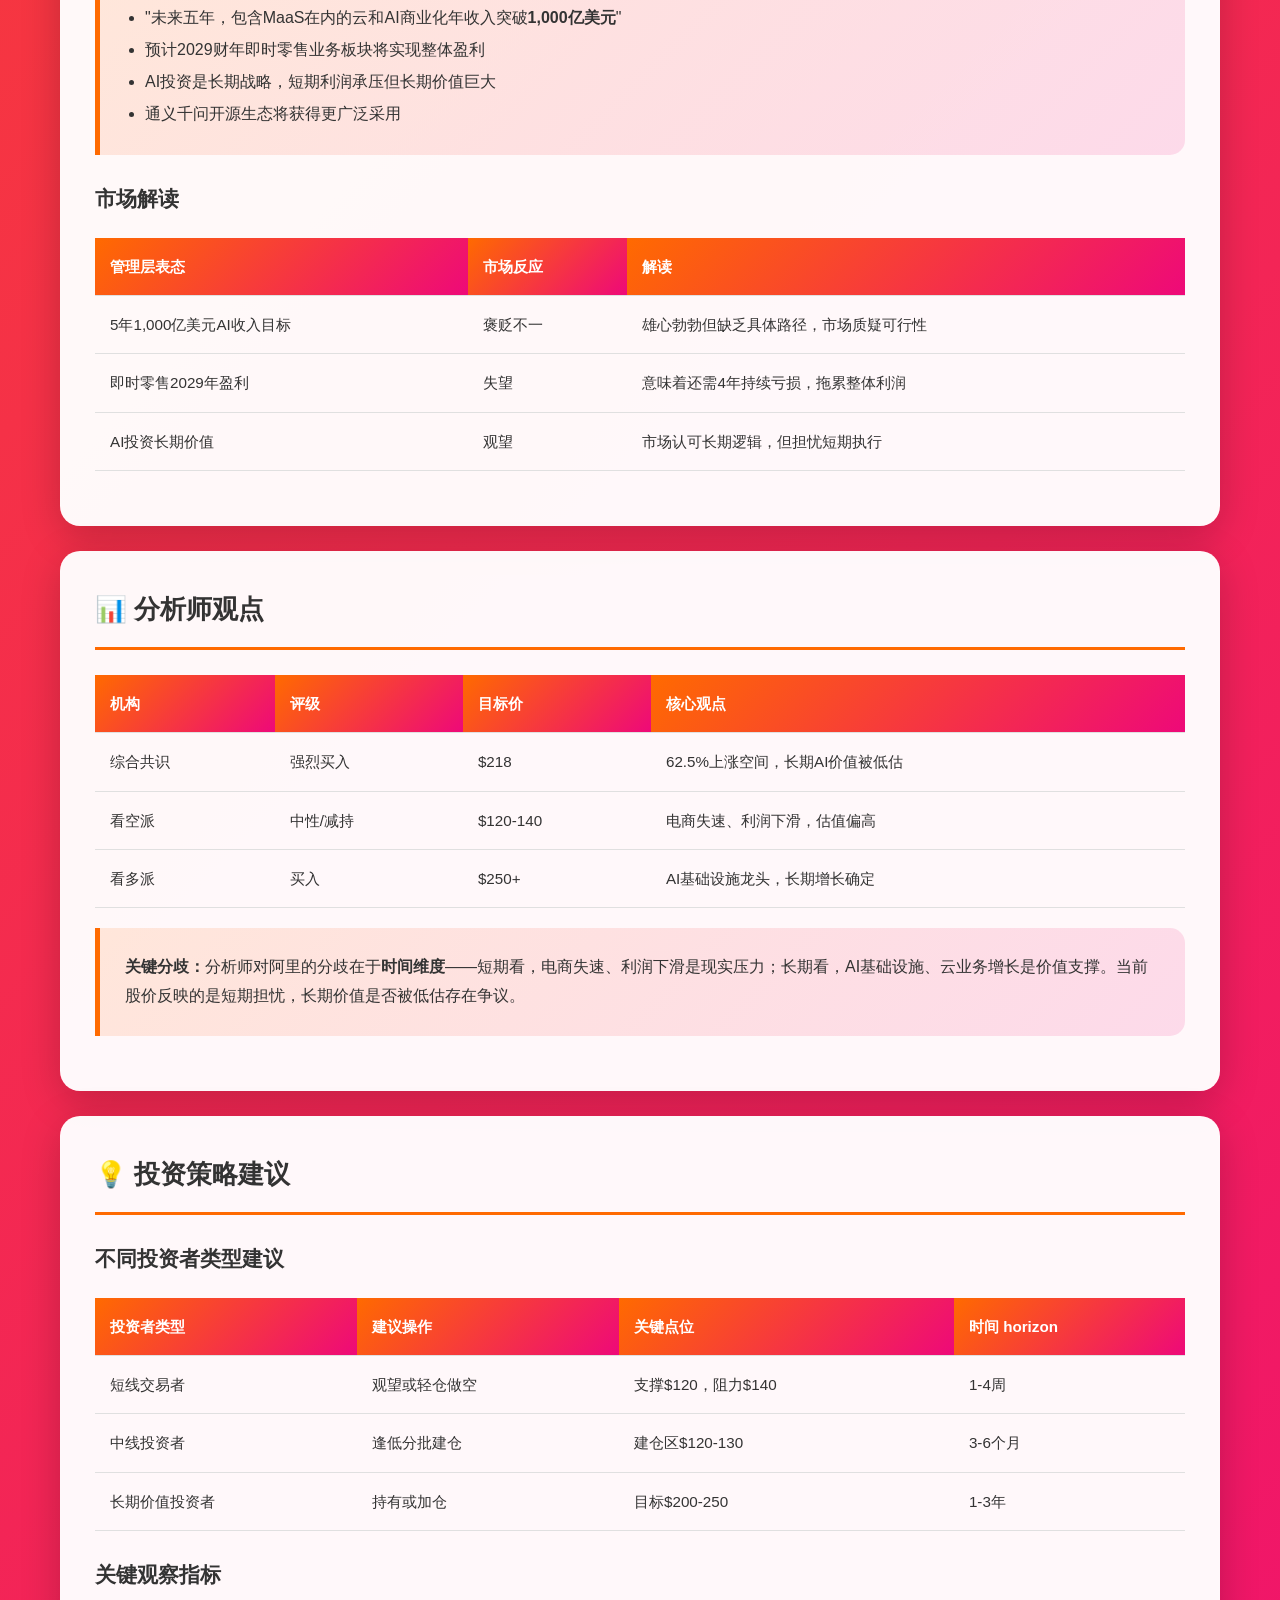
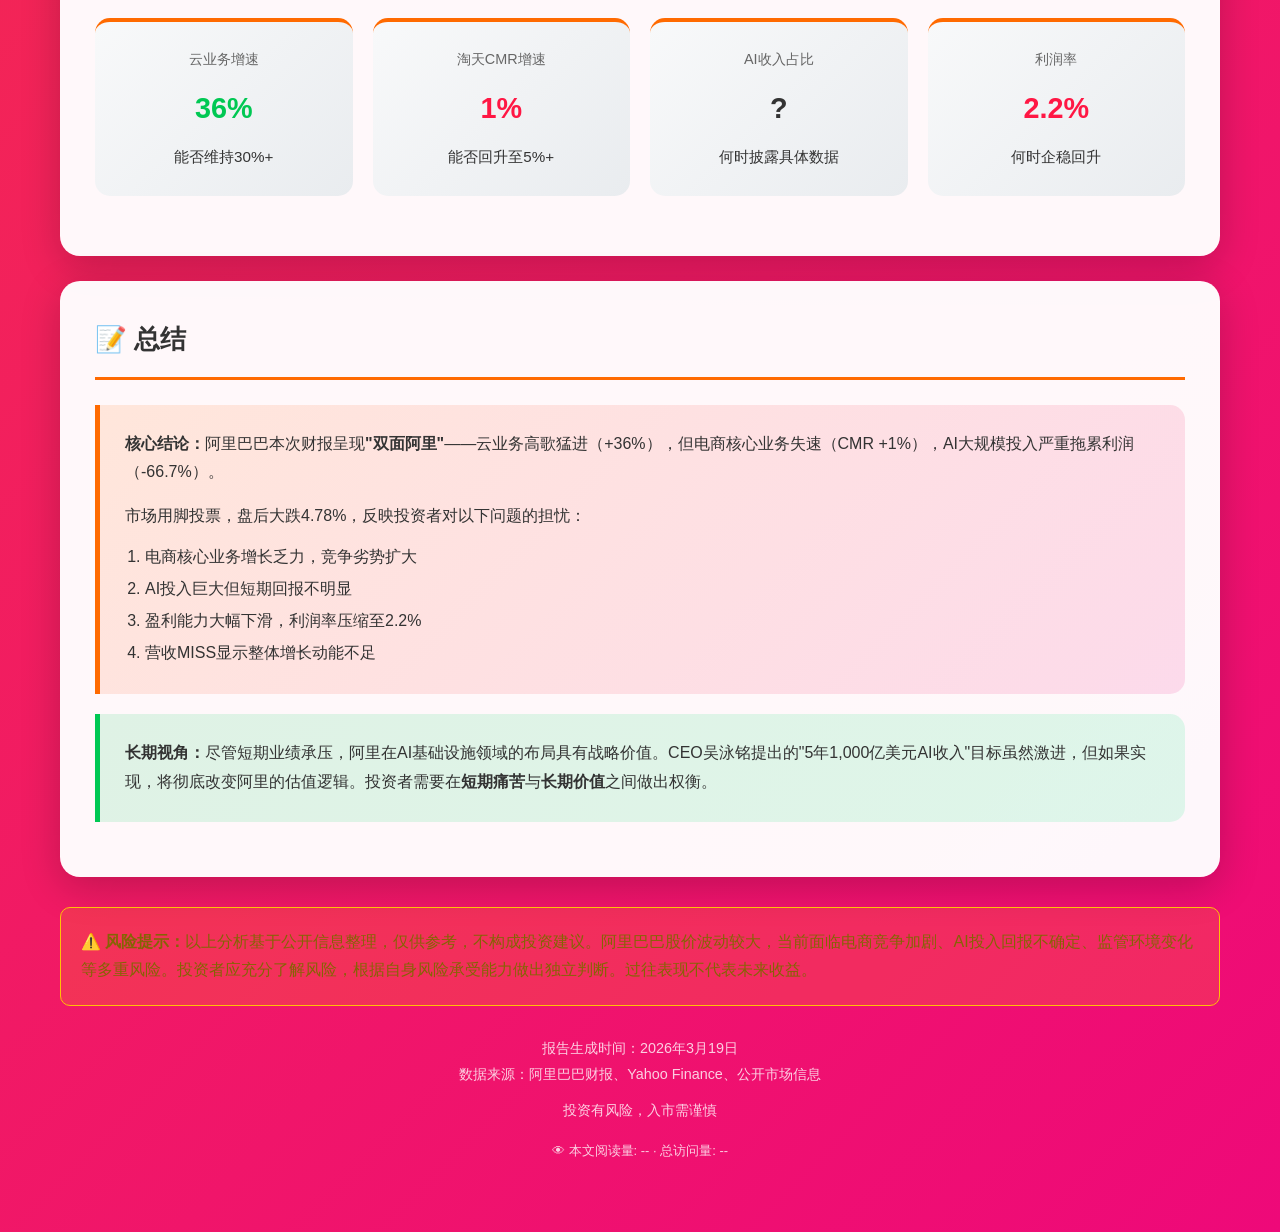
==== commit 1f948a98: "add busuanzi page view counter to all articles" ====
--- a/articles/Alibaba_Earnings_Analysis_20260319.html
+++ b/articles/Alibaba_Earnings_Analysis_20260319.html
@@ -707,7 +707,11 @@
             <p>报告生成时间：2026年3月19日</p>
             <p>数据来源：阿里巴巴财报、Yahoo Finance、公开市场信息</p>
             <p style="margin-top: 10px;">投资有风险，入市需谨慎</p>
+            <p style="margin-top: 15px; font-size: 0.9em;">👁 本文阅读量: <span id="busuanzi_value_page_pv">--</span> · 总访问量: <span id="busuanzi_value_site_pv">--</span></p>
         </div>
     </div>
+    
+    <!-- 不蒜子访问统计 -->
+    <script async src="https://busuanzi.ibruce.info/busuanzi/2.3/busuanzi.pure.mini.js"></script>
 </body>
 </html>
